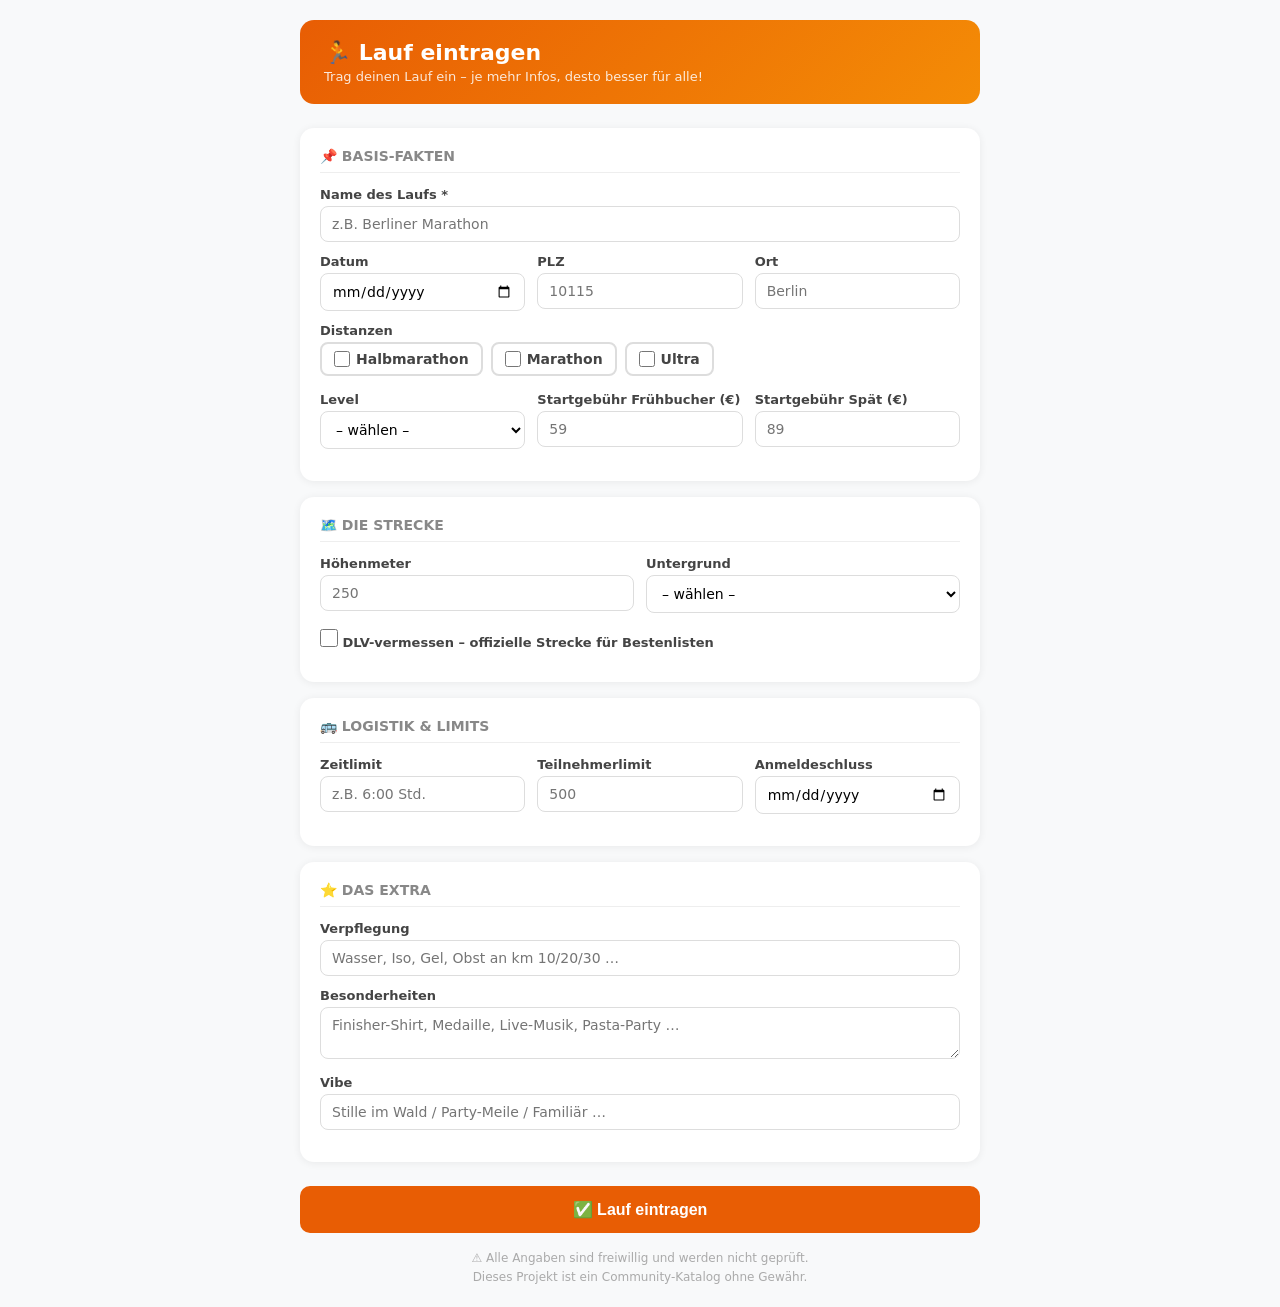
==== formular.html @ 97be0b12 "Add files via upload" ====
<!DOCTYPE html>
<html lang="de">

<head>
    <meta charset="UTF-8">
    <meta name="viewport" content="width=device-width, initial-scale=1.0">
    <title>Lauf eintragen – Marathon-Katalog</title>
    <style>
        *,
        *::before,
        *::after {
            box-sizing: border-box;
            margin: 0;
            padding: 0;
        }

        body {
            font-family: system-ui, sans-serif;
            background: #f8f9fa;
            color: #222;
            padding: 20px;
        }

        .wrap {
            max-width: 680px;
            margin: 0 auto;
        }

        header {
            background: linear-gradient(135deg, #e85d04, #f48c06);
            color: #fff;
            border-radius: 14px;
            padding: 20px 24px;
            margin-bottom: 24px;
        }

        header h1 {
            font-size: 22px;
            font-weight: 800;
        }

        header p {
            font-size: 13px;
            opacity: .85;
            margin-top: 4px;
        }

        .card {
            background: #fff;
            border-radius: 14px;
            padding: 20px;
            margin-bottom: 16px;
            box-shadow: 0 1px 8px #0001;
        }

        .card h2 {
            font-size: 14px;
            font-weight: 700;
            color: #888;
            border-bottom: 1px solid #eee;
            padding-bottom: 8px;
            margin-bottom: 14px;
        }

        .row {
            display: flex;
            gap: 12px;
            flex-wrap: wrap;
        }

        .field {
            flex: 1 1 200px;
            margin-bottom: 12px;
        }

        .field label {
            display: block;
            font-size: 13px;
            font-weight: 600;
            color: #444;
            margin-bottom: 4px;
        }

        .field input,
        .field select,
        .field textarea {
            width: 100%;
            padding: 9px 11px;
            border: 1px solid #ddd;
            border-radius: 8px;
            font-size: 14px;
            font-family: inherit;
            background: #fff;
        }

        .field textarea {
            resize: vertical;
        }

        .checkgroup {
            display: flex;
            gap: 8px;
            flex-wrap: wrap;
            margin-top: 4px;
        }

        .checkgroup label {
            display: flex;
            align-items: center;
            gap: 6px;
            cursor: pointer;
            border: 2px solid #ddd;
            border-radius: 8px;
            padding: 7px 12px;
            font-size: 14px;
            transition: border-color .15s, background .15s;
        }

        .checkgroup input[type=checkbox] {
            accent-color: #e85d04;
            width: 16px;
            height: 16px;
        }

        .checkgroup label:has(input:checked) {
            border-color: #e85d04;
            background: #fff5ee;
        }

        .toggle-label {
            display: flex;
            align-items: center;
            gap: 8px;
            cursor: pointer;
            font-size: 14px;
            margin-top: 4px;
        }

        .toggle-label input {
            accent-color: #e85d04;
            width: 18px;
            height: 18px;
        }

        .hint {
            font-size: 12px;
            color: #999;
            margin-top: 3px;
        }

        button[type=submit] {
            width: 100%;
            padding: 14px;
            background: #e85d04;
            color: #fff;
            border: none;
            border-radius: 10px;
            font-size: 16px;
            font-weight: 700;
            cursor: pointer;
            margin-top: 8px;
            transition: opacity .15s;
        }

        button[type=submit]:hover {
            opacity: .9;
        }

        #msg {
            text-align: center;
            padding: 14px;
            border-radius: 10px;
            margin-top: 14px;
            font-weight: 600;
            display: none;
        }

        #msg.ok {
            background: #e8f5e9;
            color: #2e7d32;
        }

        #msg.err {
            background: #fdecea;
            color: #c62828;
        }

        .disclaimer {
            font-size: 12px;
            color: #aaa;
            text-align: center;
            margin-top: 16px;
            line-height: 1.6;
        }
    </style>
</head>

<body>
    <div class="wrap">
        <header>
            <h1>🏃 Lauf eintragen</h1>
            <p>Trag deinen Lauf ein – je mehr Infos, desto besser für alle!</p>
        </header>

        <form id="form" novalidate>

            <div class="card">
                <h2>📌 BASIS-FAKTEN</h2>
                <div class="field">
                    <label>Name des Laufs *</label>
                    <input name="name" placeholder="z.B. Berliner Marathon" required>
                </div>
                <div class="row">
                    <div class="field">
                        <label>Datum</label>
                        <input name="datum" type="date">
                    </div>
                    <div class="field">
                        <label>PLZ</label>
                        <input name="plz" placeholder="10115" maxlength="5">
                    </div>
                    <div class="field">
                        <label>Ort</label>
                        <input name="ort" placeholder="Berlin">
                    </div>
                </div>
                <div class="field">
                    <label>Distanzen</label>
                    <div class="checkgroup">
                        <label><input type="checkbox" name="distanzen" value="Halbmarathon"> Halbmarathon</label>
                        <label><input type="checkbox" name="distanzen" value="Marathon"> Marathon</label>
                        <label><input type="checkbox" name="distanzen" value="Ultra"> Ultra</label>
                    </div>
                </div>
                <div class="row">
                    <div class="field">
                        <label>Level</label>
                        <select name="level">
                            <option value="">– wählen –</option>
                            <option>Anfänger</option>
                            <option>Fortgeschrittene</option>
                            <option>Alle</option>
                        </select>
                    </div>
                    <div class="field">
                        <label>Startgebühr Frühbucher (€)</label>
                        <input name="kosten_frueh" type="number" placeholder="59">
                    </div>
                    <div class="field">
                        <label>Startgebühr Spät (€)</label>
                        <input name="kosten_spaet" type="number" placeholder="89">
                    </div>
                </div>
            </div>

            <div class="card">
                <h2>🗺️ DIE STRECKE</h2>
                <div class="row">
                    <div class="field">
                        <label>Höhenmeter</label>
                        <input name="hm" type="number" placeholder="250">
                    </div>
                    <div class="field">
                        <label>Untergrund</label>
                        <select name="untergrund">
                            <option value="">– wählen –</option>
                            <option>Asphalt</option>
                            <option>Forstwege</option>
                            <option>Schotter</option>
                            <option>Technischer Trail</option>
                            <option>Gemischt</option>
                        </select>
                    </div>
                </div>
                <div class="field">
                    <label class="toggle-label">
                        <input type="checkbox" name="dlv">
                        <span><strong>DLV-vermessen</strong> – offizielle Strecke für Bestenlisten</span>
                    </label>
                </div>
            </div>

            <div class="card">
                <h2>🚌 LOGISTIK & LIMITS</h2>
                <div class="row">
                    <div class="field">
                        <label>Zeitlimit</label>
                        <input name="zeitlimit" placeholder="z.B. 6:00 Std.">
                    </div>
                    <div class="field">
                        <label>Teilnehmerlimit</label>
                        <input name="teilnehmerlimit" type="number" placeholder="500">
                    </div>
                    <div class="field">
                        <label>Anmeldeschluss</label>
                        <input name="anmeldeschluss" type="date">
                    </div>
                </div>
            </div>

            <div class="card">
                <h2>⭐ DAS EXTRA</h2>
                <div class="field">
                    <label>Verpflegung</label>
                    <input name="verpflegung" placeholder="Wasser, Iso, Gel, Obst an km 10/20/30 …">
                </div>
                <div class="field">
                    <label>Besonderheiten</label>
                    <textarea name="besonderheiten" rows="2"
                        placeholder="Finisher-Shirt, Medaille, Live-Musik, Pasta-Party …"></textarea>
                </div>
                <div class="field">
                    <label>Vibe</label>
                    <input name="vibe" placeholder="Stille im Wald / Party-Meile / Familiär …">
                </div>
            </div>

            <button type="submit">✅ Lauf eintragen</button>
            <div id="msg"></div>
            <p class="disclaimer">⚠️ Alle Angaben sind freiwillig und werden nicht geprüft.<br>Dieses Projekt ist ein
                Community-Katalog ohne Gewähr.</p>
        </form>
    </div>

    <script>
        // ── HIER DEINEN SUPABASE KEY EINTRAGEN ──────────────────────
        const SUPABASE_URL = 'https://zznkbvcwhgqxgrakqewp.supabase.co';
        const SUPABASE_KEY = 'sb_publishable_eiF7sdMyOQvUpJtsIvifqA_ztcxqHP2';
        // ────────────────────────────────────────────────────────────

        document.getElementById('form').addEventListener('submit', async e => {
            e.preventDefault();
            const fd = new FormData(e.target);
            const msg = document.getElementById('msg');

            const name = fd.get('name')?.trim();
            if (!name) { showMsg('Bitte mindestens den Namen eintragen.', false); return; }

            const distanzen = [...document.querySelectorAll('input[name=distanzen]:checked')].map(el => el.value);

            const payload = {
                name,
                datum: fd.get('datum') || null,
                plz: fd.get('plz') || null,
                ort: fd.get('ort') || null,
                distanzen: distanzen.length ? distanzen : null,
                level: fd.get('level') || null,
                kosten_frueh: num(fd.get('kosten_frueh')),
                kosten_spaet: num(fd.get('kosten_spaet')),
                hm: num(fd.get('hm')),
                untergrund: fd.get('untergrund') || null,
                dlv: fd.get('dlv') === 'on',
                zeitlimit: fd.get('zeitlimit') || null,
                teilnehmerlimit: num(fd.get('teilnehmerlimit')),
                anmeldeschluss: fd.get('anmeldeschluss') || null,
                verpflegung: fd.get('verpflegung') || null,
                besonderheiten: fd.get('besonderheiten') || null,
                vibe: fd.get('vibe') || null,
            };

            try {
                const res = await fetch(`${SUPABASE_URL}/rest/v1/marathons`, {
                    method: 'POST',
                    headers: {
                        'Content-Type': 'application/json',
                        'apikey': SUPABASE_KEY,
                        'Authorization': `Bearer ${SUPABASE_KEY}`,
                        'Prefer': 'return=minimal'
                    },
                    body: JSON.stringify(payload)
                });
                if (!res.ok) throw new Error(await res.text());
                showMsg('🎉 Danke! Der Lauf wurde eingetragen.', true);
                e.target.reset();
            } catch (err) {
                showMsg('Fehler beim Speichern: ' + err.message, false);
            }
        });

        function num(v) { const n = parseFloat(v); return isNaN(n) ? null : n; }
        function showMsg(text, ok) {
            const el = document.getElementById('msg');
            el.textContent = text;
            el.className = ok ? 'ok' : 'err';
            el.style.display = 'block';
            el.scrollIntoView({ behavior: 'smooth', block: 'center' });
        }
    </script>
</body>

</html>
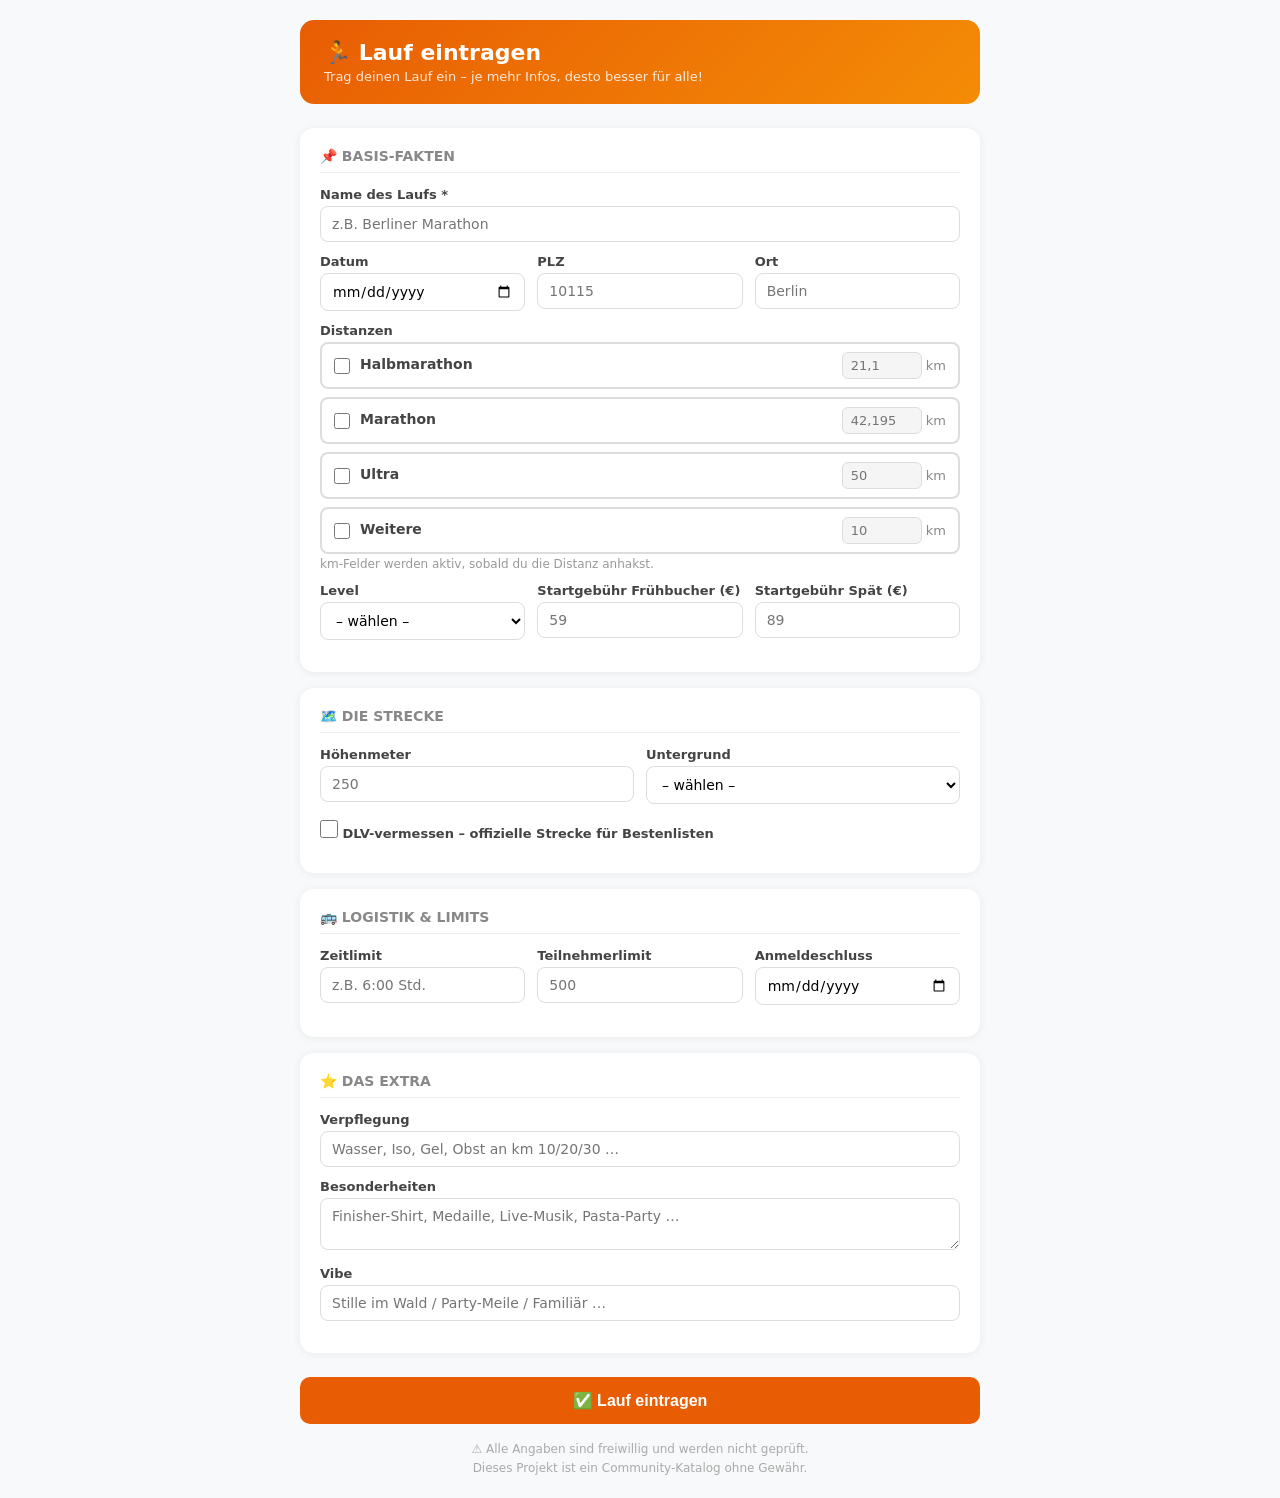
==== commit 2bdb7672: "Add files via upload" ====
--- a/formular.html
+++ b/formular.html
@@ -97,34 +97,70 @@
             resize: vertical;
         }
 
-        .checkgroup {
+        /* Distanz-Checkboxen mit km-Feld */
+        .dist-list {
             display: flex;
+            flex-direction: column;
             gap: 8px;
-            flex-wrap: wrap;
             margin-top: 4px;
         }
 
-        .checkgroup label {
+        .dist-row {
             display: flex;
             align-items: center;
-            gap: 6px;
-            cursor: pointer;
+            gap: 10px;
             border: 2px solid #ddd;
             border-radius: 8px;
-            padding: 7px 12px;
-            font-size: 14px;
+            padding: 8px 12px;
             transition: border-color .15s, background .15s;
         }
 
-        .checkgroup input[type=checkbox] {
+        .dist-row:has(input[type=checkbox]:checked) {
+            border-color: #e85d04;
+            background: #fff5ee;
+        }
+
+        .dist-row input[type=checkbox] {
             accent-color: #e85d04;
             width: 16px;
             height: 16px;
-        }
-
-        .checkgroup label:has(input:checked) {
-            border-color: #e85d04;
-            background: #fff5ee;
+            flex-shrink: 0;
+        }
+
+        .dist-row .dist-label {
+            font-size: 14px;
+            flex: 1;
+        }
+
+        .dist-row .km-wrap {
+            display: flex;
+            align-items: center;
+            gap: 4px;
+        }
+
+        .dist-row .km-wrap input[type=number] {
+            width: 80px;
+            padding: 5px 8px;
+            border: 1px solid #ddd;
+            border-radius: 6px;
+            font-size: 13px;
+        }
+
+        .dist-row .km-wrap span {
+            font-size: 13px;
+            color: #888;
+            white-space: nowrap;
+        }
+
+        .dist-row .km-wrap input:disabled {
+            background: #f5f5f5;
+            color: #bbb;
+        }
+
+        .hint {
+            font-size: 12px;
+            color: #999;
+            margin-top: 3px;
         }
 
         .toggle-label {
@@ -140,12 +176,6 @@
             accent-color: #e85d04;
             width: 18px;
             height: 18px;
-        }
-
-        .hint {
-            font-size: 12px;
-            color: #999;
-            margin-top: 3px;
         }
 
         button[type=submit] {
@@ -224,14 +254,50 @@
                         <input name="ort" placeholder="Berlin">
                     </div>
                 </div>
+
                 <div class="field">
                     <label>Distanzen</label>
-                    <div class="checkgroup">
-                        <label><input type="checkbox" name="distanzen" value="Halbmarathon"> Halbmarathon</label>
-                        <label><input type="checkbox" name="distanzen" value="Marathon"> Marathon</label>
-                        <label><input type="checkbox" name="distanzen" value="Ultra"> Ultra</label>
-                    </div>
-                </div>
+                    <div class="dist-list">
+                        <!-- Jede Zeile: Checkbox + Label + km-Eingabe -->
+                        <div class="dist-row">
+                            <input type="checkbox" name="distanzen" value="Halbmarathon" id="d-halb">
+                            <label class="dist-label" for="d-halb">Halbmarathon</label>
+                            <div class="km-wrap">
+                                <input type="number" name="km_halbmarathon" placeholder="21,1" step="0.1" min="1"
+                                    disabled>
+                                <span>km</span>
+                            </div>
+                        </div>
+                        <div class="dist-row">
+                            <input type="checkbox" name="distanzen" value="Marathon" id="d-mara">
+                            <label class="dist-label" for="d-mara">Marathon</label>
+                            <div class="km-wrap">
+                                <input type="number" name="km_marathon" placeholder="42,195" step="0.001" min="1"
+                                    disabled>
+                                <span>km</span>
+                            </div>
+                        </div>
+                        <div class="dist-row">
+                            <input type="checkbox" name="distanzen" value="Ultra" id="d-ultra">
+                            <label class="dist-label" for="d-ultra">Ultra</label>
+                            <div class="km-wrap">
+                                <input type="number" name="km_ultra" placeholder="50" step="1" min="1" disabled>
+                                <span>km</span>
+                            </div>
+                        </div>
+                        <!-- Freie Zusatzdistanz -->
+                        <div class="dist-row">
+                            <input type="checkbox" name="distanzen" value="Weitere" id="d-weitere">
+                            <label class="dist-label" for="d-weitere">Weitere</label>
+                            <div class="km-wrap">
+                                <input type="number" name="km_weitere" placeholder="10" step="0.1" min="1" disabled>
+                                <span>km</span>
+                            </div>
+                        </div>
+                    </div>
+                    <p class="hint">km-Felder werden aktiv, sobald du die Distanz anhakst.</p>
+                </div>
+
                 <div class="row">
                     <div class="field">
                         <label>Level</label>
@@ -323,10 +389,24 @@
     </div>
 
     <script>
-        // ── HIER DEINEN SUPABASE KEY EINTRAGEN ──────────────────────
         const SUPABASE_URL = 'https://zznkbvcwhgqxgrakqewp.supabase.co';
         const SUPABASE_KEY = 'sb_publishable_eiF7sdMyOQvUpJtsIvifqA_ztcxqHP2';
-        // ────────────────────────────────────────────────────────────
+
+        // km-Felder aktivieren/deaktivieren je nach Checkbox
+        const pairs = [
+            ['d-halb', 'km_halbmarathon'],
+            ['d-mara', 'km_marathon'],
+            ['d-ultra', 'km_ultra'],
+            ['d-weitere', 'km_weitere'],
+        ];
+        pairs.forEach(([cbId, kmName]) => {
+            const cb = document.getElementById(cbId);
+            const km = document.querySelector(`input[name="${kmName}"]`);
+            cb.addEventListener('change', () => {
+                km.disabled = !cb.checked;
+                if (!cb.checked) km.value = '';
+            });
+        });
 
         document.getElementById('form').addEventListener('submit', async e => {
             e.preventDefault();
@@ -337,6 +417,18 @@
             if (!name) { showMsg('Bitte mindestens den Namen eintragen.', false); return; }
 
             const distanzen = [...document.querySelectorAll('input[name=distanzen]:checked')].map(el => el.value);
+
+            // km-Werte als Objekt speichern: { Halbmarathon: 21.1, Marathon: 42.195, … }
+            const kmMap = {};
+            pairs.forEach(([cbId, kmName]) => {
+                const cb = document.getElementById(cbId);
+                const val = parseFloat(fd.get(kmName));
+                if (cb.checked && !isNaN(val)) {
+                    const label = cb.value || document.querySelector(`label[for="${cbId}"]`)?.textContent.trim();
+                    // key = Distanzname
+                    kmMap[cb.closest('.dist-row').querySelector('input[type=checkbox]').value] = val;
+                }
+            });
 
             const payload = {
                 name,
@@ -344,6 +436,7 @@
                 plz: fd.get('plz') || null,
                 ort: fd.get('ort') || null,
                 distanzen: distanzen.length ? distanzen : null,
+                distanzen_km: Object.keys(kmMap).length ? kmMap : null, // JSONB-Spalte in Supabase
                 level: fd.get('level') || null,
                 kosten_frueh: num(fd.get('kosten_frueh')),
                 kosten_spaet: num(fd.get('kosten_spaet')),
@@ -372,6 +465,10 @@
                 if (!res.ok) throw new Error(await res.text());
                 showMsg('🎉 Danke! Der Lauf wurde eingetragen.', true);
                 e.target.reset();
+                // alle km-Felder wieder deaktivieren
+                pairs.forEach(([, kmName]) => {
+                    document.querySelector(`input[name="${kmName}"]`).disabled = true;
+                });
             } catch (err) {
                 showMsg('Fehler beim Speichern: ' + err.message, false);
             }
